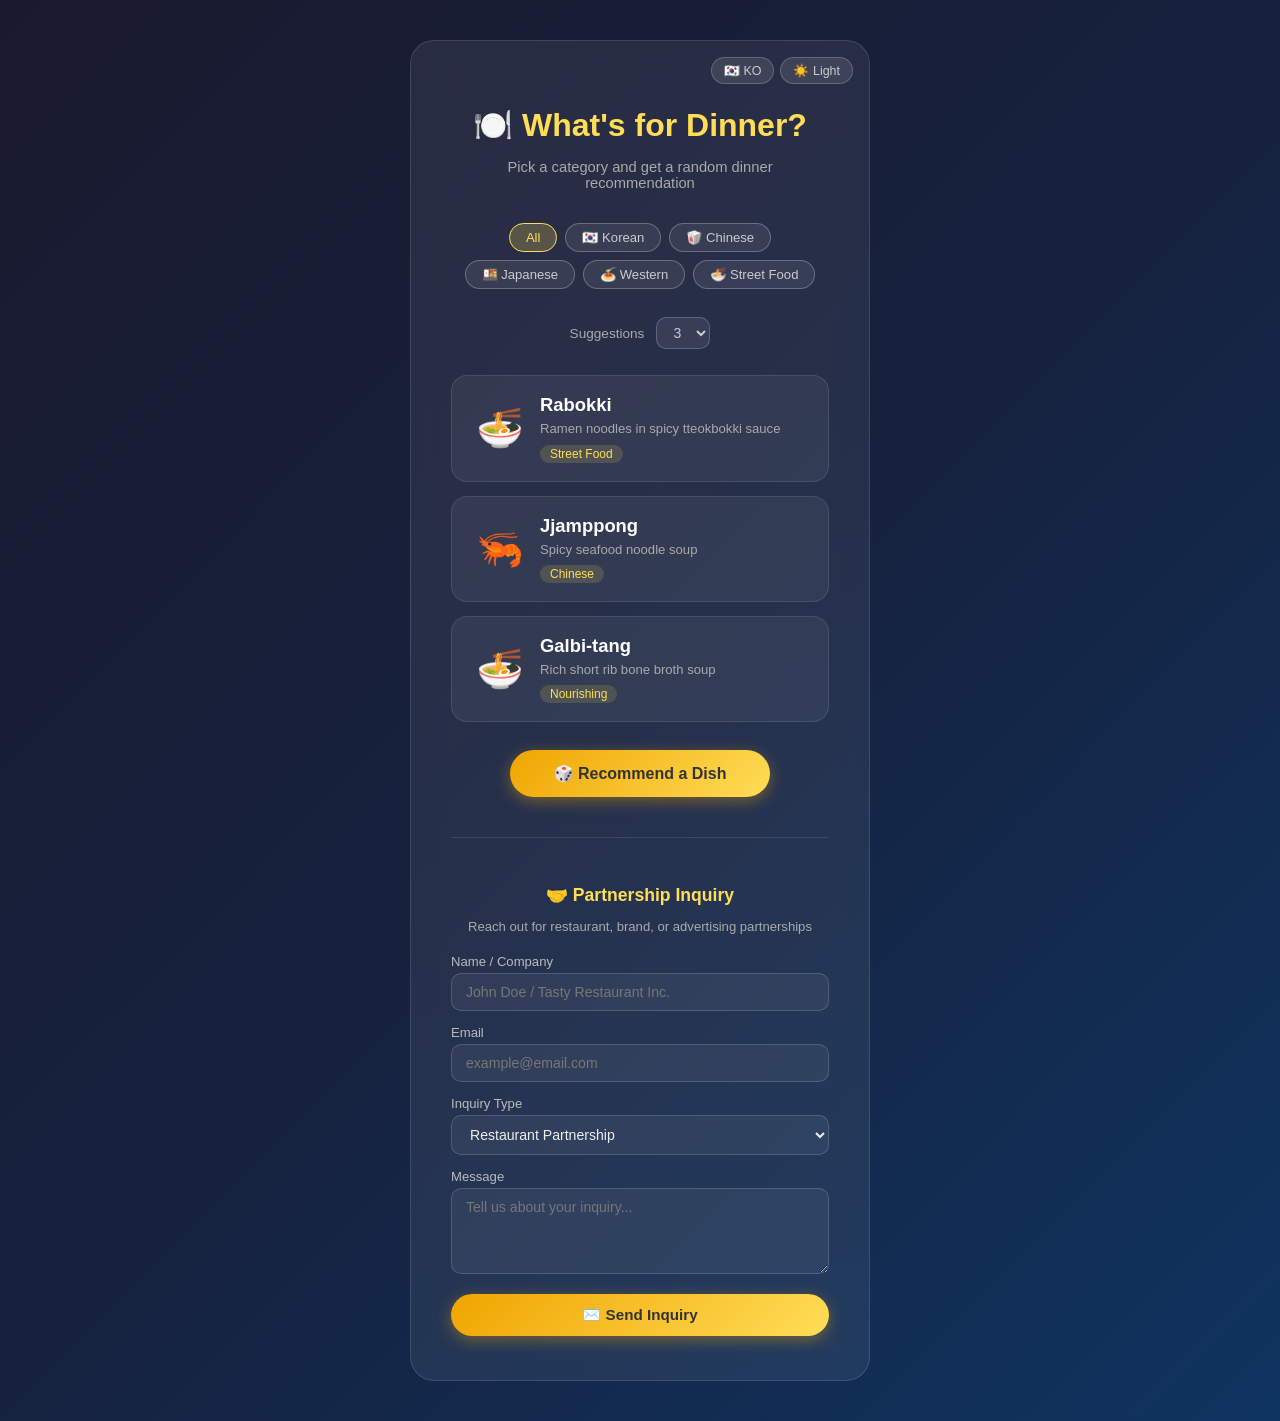
==== en.html @ eb3d06b9 "feat: 영문 버전(en.html) 추가 및 언어 전환 버튼 추가 en.html: 전체 UI·메뉴·폼 영문화, KO 전환 버튼 포함 index.html: EN 전환 버튼 추가, " ====
<!DOCTYPE html>
<html lang="en" data-theme="dark">
<head>
  <meta charset="UTF-8">
  <meta name="viewport" content="width=device-width, initial-scale=1.0">
  <title>What's for Dinner Tonight?</title>
  <style>
    * { box-sizing: border-box; transition: background 0.3s, color 0.3s, border-color 0.3s; }

    [data-theme="dark"] {
      --bg: linear-gradient(135deg, #1a1a2e, #16213e, #0f3460);
      --container-bg: rgba(255,255,255,0.07);
      --container-border: rgba(255,255,255,0.12);
      --title-color: #ffdd57;
      --sub-color: #aaa;
      --cat-bg: rgba(255,255,255,0.08);
      --cat-border: rgba(255,255,255,0.25);
      --cat-color: #ccc;
      --cat-active-bg: rgba(255,221,87,0.22);
      --cat-active-border: #ffdd57;
      --cat-active-color: #ffdd57;
      --card-bg: rgba(255,255,255,0.06);
      --card-border: rgba(255,255,255,0.1);
      --menu-name: #fff;
      --menu-desc: #aaa;
      --tag-bg: rgba(255,221,87,0.15);
      --tag-color: #ffdd57;
      --select-bg: rgba(255,255,255,0.08);
      --select-border: rgba(255,255,255,0.2);
      --select-color: #ccc;
      --select-opt-bg: #1a1a2e;
      --label-color: #aaa;
      --toggle-bg: rgba(255,255,255,0.1);
      --toggle-color: #ccc;
      --toggle-border: rgba(255,255,255,0.2);
      --input-bg: rgba(255,255,255,0.06);
      --input-border: rgba(255,255,255,0.15);
      --input-color: #eee;
      --input-placeholder: #777;
      --form-title: #ffdd57;
      --form-label: #bbb;
      --divider: rgba(255,255,255,0.1);
    }

    [data-theme="light"] {
      --bg: linear-gradient(135deg, #f5f0e8, #fde9c9, #ffd580);
      --container-bg: rgba(255,255,255,0.75);
      --container-border: rgba(0,0,0,0.08);
      --title-color: #c47d00;
      --sub-color: #666;
      --cat-bg: rgba(0,0,0,0.05);
      --cat-border: rgba(0,0,0,0.15);
      --cat-color: #555;
      --cat-active-bg: rgba(196,125,0,0.15);
      --cat-active-border: #c47d00;
      --cat-active-color: #c47d00;
      --card-bg: rgba(255,255,255,0.85);
      --card-border: rgba(0,0,0,0.08);
      --menu-name: #222;
      --menu-desc: #666;
      --tag-bg: rgba(196,125,0,0.12);
      --tag-color: #b36a00;
      --select-bg: rgba(255,255,255,0.8);
      --select-border: rgba(0,0,0,0.2);
      --select-color: #444;
      --select-opt-bg: #fff;
      --label-color: #555;
      --toggle-bg: rgba(0,0,0,0.06);
      --toggle-color: #555;
      --toggle-border: rgba(0,0,0,0.15);
      --input-bg: rgba(255,255,255,0.85);
      --input-border: rgba(0,0,0,0.15);
      --input-color: #222;
      --input-placeholder: #aaa;
      --form-title: #c47d00;
      --form-label: #555;
      --divider: rgba(0,0,0,0.1);
    }

    body {
      font-family: 'Segoe UI', sans-serif;
      background: var(--bg);
      min-height: 100vh;
      display: flex;
      align-items: flex-start;
      justify-content: center;
      margin: 0;
      padding: 40px 0;
    }
    .container {
      background: var(--container-bg);
      border-radius: 24px;
      padding: 44px 40px;
      text-align: center;
      backdrop-filter: blur(12px);
      border: 1px solid var(--container-border);
      width: 460px;
      max-width: 95vw;
      position: relative;
    }

    /* Top-right controls */
    .top-controls {
      position: absolute;
      top: 16px;
      right: 16px;
      display: flex;
      gap: 6px;
    }
    .top-btn {
      background: var(--toggle-bg);
      border: 1px solid var(--toggle-border);
      color: var(--toggle-color);
      border-radius: 50px;
      padding: 5px 12px;
      font-size: 0.78rem;
      cursor: pointer;
      transition: opacity 0.2s;
      text-decoration: none;
      display: inline-flex;
      align-items: center;
    }
    .top-btn:hover { opacity: 0.75; }

    h1 { color: var(--title-color); font-size: 2rem; margin-bottom: 6px; }
    p.sub { color: var(--sub-color); margin-bottom: 32px; font-size: 0.92rem; }

    .category-filter {
      display: flex;
      gap: 8px;
      justify-content: center;
      flex-wrap: wrap;
      margin-bottom: 28px;
    }
    .cat-btn {
      padding: 6px 16px;
      border-radius: 50px;
      border: 1px solid var(--cat-border);
      background: var(--cat-bg);
      color: var(--cat-color);
      font-size: 0.82rem;
      cursor: pointer;
      margin-top: 0;
      box-shadow: none;
    }
    .cat-btn:hover, .cat-btn.active {
      background: var(--cat-active-bg);
      border-color: var(--cat-active-border);
      color: var(--cat-active-color);
      transform: none;
      box-shadow: none;
    }
    #result-area {
      min-height: 120px;
      display: flex;
      flex-direction: column;
      gap: 14px;
      align-items: center;
    }
    .menu-card {
      background: var(--card-bg);
      border: 1px solid var(--card-border);
      border-radius: 16px;
      padding: 18px 24px;
      width: 100%;
      display: flex;
      align-items: center;
      gap: 16px;
      text-align: left;
      animation: fadeIn 0.4s ease;
    }
    @keyframes fadeIn {
      from { opacity: 0; transform: translateY(10px); }
      to   { opacity: 1; transform: translateY(0); }
    }
    .menu-emoji { font-size: 2.4rem; flex-shrink: 0; }
    .menu-info  { flex: 1; }
    .menu-name  { color: var(--menu-name); font-size: 1.15rem; font-weight: bold; margin-bottom: 4px; }
    .menu-desc  { color: var(--menu-desc); font-size: 0.82rem; line-height: 1.4; }
    .menu-tag {
      display: inline-block;
      background: var(--tag-bg);
      color: var(--tag-color);
      border-radius: 50px;
      padding: 2px 10px;
      font-size: 0.75rem;
      margin-top: 6px;
    }
    select {
      background: var(--select-bg);
      border: 1px solid var(--select-border);
      color: var(--select-color);
      border-radius: 10px;
      padding: 6px 12px;
      font-size: 0.88rem;
      cursor: pointer;
      margin-bottom: 20px;
      outline: none;
    }
    select option { background: var(--select-opt-bg); }
    button#pickBtn {
      margin-top: 28px;
      padding: 14px 44px;
      background: linear-gradient(135deg, #f0a500, #ffdd57);
      color: #333;
      border: none;
      border-radius: 50px;
      font-size: 1rem;
      font-weight: bold;
      cursor: pointer;
      transition: transform 0.1s, box-shadow 0.2s;
      box-shadow: 0 4px 15px rgba(240,165,0,0.4);
    }
    button#pickBtn:hover { transform: scale(1.05); box-shadow: 0 6px 20px rgba(240,165,0,0.6); }
    button#pickBtn:active { transform: scale(0.97); }

    /* Partnership form */
    .form-section {
      margin-top: 40px;
      padding-top: 32px;
      border-top: 1px solid var(--divider);
      text-align: left;
    }
    .form-section h2 {
      color: var(--form-title);
      font-size: 1.1rem;
      margin-bottom: 6px;
      text-align: center;
    }
    .form-section p.form-sub {
      color: var(--sub-color);
      font-size: 0.82rem;
      text-align: center;
      margin-bottom: 20px;
    }
    .form-group {
      display: flex;
      flex-direction: column;
      gap: 4px;
      margin-bottom: 14px;
    }
    .form-group label { color: var(--form-label); font-size: 0.82rem; }
    .form-group input,
    .form-group textarea,
    .form-group select.form-select {
      background: var(--input-bg);
      border: 1px solid var(--input-border);
      color: var(--input-color);
      border-radius: 10px;
      padding: 10px 14px;
      font-size: 0.88rem;
      outline: none;
      width: 100%;
      font-family: inherit;
      resize: vertical;
    }
    .form-group input::placeholder,
    .form-group textarea::placeholder { color: var(--input-placeholder); }
    .form-group input:focus,
    .form-group textarea:focus { border-color: var(--cat-active-border); }
    .form-group select.form-select { cursor: pointer; margin-bottom: 0; }
    .form-group select.form-select option { background: var(--select-opt-bg); }
    button#submitBtn {
      width: 100%;
      margin-top: 6px;
      padding: 12px;
      background: linear-gradient(135deg, #f0a500, #ffdd57);
      color: #333;
      border: none;
      border-radius: 50px;
      font-size: 0.95rem;
      font-weight: bold;
      cursor: pointer;
      transition: transform 0.1s, box-shadow 0.2s;
      box-shadow: 0 4px 15px rgba(240,165,0,0.4);
    }
    button#submitBtn:hover { transform: scale(1.02); box-shadow: 0 6px 20px rgba(240,165,0,0.6); }
    button#submitBtn:active { transform: scale(0.98); }
    .form-success {
      display: none;
      text-align: center;
      color: #4caf7d;
      font-size: 0.95rem;
      padding: 14px;
      border-radius: 10px;
      background: rgba(76,175,80,0.1);
      border: 1px solid rgba(76,175,80,0.25);
      margin-top: 10px;
    }
  </style>
</head>
<body>
  <div class="container">

    <div class="top-controls">
      <a href="index.html" class="top-btn">🇰🇷 KO</a>
      <button class="top-btn" onclick="toggleTheme()" id="themeBtn">☀️ Light</button>
    </div>

    <h1>🍽️ What's for Dinner?</h1>
    <p class="sub">Pick a category and get a random dinner recommendation</p>

    <div class="category-filter">
      <button class="cat-btn active" onclick="setCategory(this,'all')">All</button>
      <button class="cat-btn" onclick="setCategory(this,'korean')">🇰🇷 Korean</button>
      <button class="cat-btn" onclick="setCategory(this,'chinese')">🥡 Chinese</button>
      <button class="cat-btn" onclick="setCategory(this,'japanese')">🍱 Japanese</button>
      <button class="cat-btn" onclick="setCategory(this,'western')">🍝 Western</button>
      <button class="cat-btn" onclick="setCategory(this,'snack')">🍜 Street Food</button>
    </div>

    <div style="margin-bottom:6px;">
      <label style="font-size:0.85rem;color:var(--label-color);">Suggestions &nbsp;</label>
      <select id="countSel">
        <option value="1">1</option>
        <option value="2">2</option>
        <option value="3" selected>3</option>
        <option value="5">5</option>
      </select>
    </div>

    <div id="result-area"></div>
    <button id="pickBtn" onclick="pick()">🎲 Recommend a Dish</button>

    <!-- Partnership inquiry form -->
    <div class="form-section">
      <h2>🤝 Partnership Inquiry</h2>
      <p class="form-sub">Reach out for restaurant, brand, or advertising partnerships</p>

      <form id="contactForm" action="https://formspree.io/f/maqldnjl" method="POST">
        <div class="form-group">
          <label for="fname">Name / Company</label>
          <input type="text" id="fname" name="name" placeholder="John Doe / Tasty Restaurant Inc." required>
        </div>
        <div class="form-group">
          <label for="femail">Email</label>
          <input type="email" id="femail" name="email" placeholder="example@email.com" required>
        </div>
        <div class="form-group">
          <label for="ftype">Inquiry Type</label>
          <select id="ftype" name="type" class="form-select">
            <option value="Restaurant Partnership">Restaurant Partnership</option>
            <option value="Brand Partnership">Brand Partnership</option>
            <option value="Advertising">Advertising</option>
            <option value="Other">Other</option>
          </select>
        </div>
        <div class="form-group">
          <label for="fmsg">Message</label>
          <textarea id="fmsg" name="message" rows="4" placeholder="Tell us about your inquiry..." required></textarea>
        </div>
        <button type="submit" id="submitBtn">✉️ Send Inquiry</button>
      </form>
      <div class="form-success" id="formSuccess">✅ Your message has been sent! We'll get back to you shortly.</div>
    </div>
  </div>

  <script>
    const MENUS = [
      { name:'Samgyeopsal',    cat:'korean',   emoji:'🥩', desc:'Grilled pork belly with lettuce wraps & doenjang stew',  tag:'Popular' },
      { name:'Kimchi Jjigae',  cat:'korean',   emoji:'🍲', desc:'Spicy kimchi stew with pork and tofu',                   tag:'Home Meal' },
      { name:'Doenjang Jjigae',cat:'korean',   emoji:'🥣', desc:'Savory fermented soybean paste stew with zucchini',      tag:'Home Meal' },
      { name:'Bulgogi',        cat:'korean',   emoji:'🍖', desc:'Sweet marinated beef over steamed rice',                  tag:'Korean' },
      { name:'Bibimbap',       cat:'korean',   emoji:'🥗', desc:'Colorful veggie rice bowl with gochujang sauce',          tag:'Healthy' },
      { name:'Sundubu Jjigae', cat:'korean',   emoji:'🍳', desc:'Silken tofu stew with seafood or pork',                  tag:'Home Meal' },
      { name:'Galbi-tang',     cat:'korean',   emoji:'🍜', desc:'Rich short rib bone broth soup',                         tag:'Nourishing' },
      { name:'Jeyuk Bokkeum',  cat:'korean',   emoji:'🥘', desc:'Spicy stir-fried pork with rice',                        tag:'Home Meal' },
      { name:'Dak Bokkeum-tang',cat:'korean',  emoji:'🍗', desc:'Braised spicy chicken with vegetables',                  tag:'Korean' },
      { name:'Jajangmyeon',    cat:'chinese',  emoji:'🍝', desc:'Noodles in savory black bean sauce with egg',             tag:'Chinese' },
      { name:'Jjamppong',      cat:'chinese',  emoji:'🦐', desc:'Spicy seafood noodle soup',                              tag:'Chinese' },
      { name:'Tangsuyuk',      cat:'chinese',  emoji:'🍖', desc:'Crispy sweet & sour pork (dip or pour — your call)',      tag:'Chinese' },
      { name:'Mapo Tofu',      cat:'chinese',  emoji:'🌶️', desc:'Spicy Sichuan-style tofu over rice',                    tag:'Chinese' },
      { name:'Fried Rice',     cat:'chinese',  emoji:'🍚', desc:'Chinese-style fried rice with egg, scallion & shrimp',   tag:'Quick' },
      { name:'Sushi',          cat:'japanese', emoji:'🍣', desc:'Fresh nigiri sushi set',                                  tag:'Japanese' },
      { name:'Ramen',          cat:'japanese', emoji:'🍜', desc:'Rich tonkotsu or shoyu ramen',                           tag:'Japanese' },
      { name:'Tonkatsu',       cat:'japanese', emoji:'🍱', desc:'Crispy pork cutlet with curry or sauce',                  tag:'Japanese' },
      { name:'Udon',           cat:'japanese', emoji:'🍜', desc:'Chewy thick noodles in warm dashi broth',                tag:'Japanese' },
      { name:'Gyudon',         cat:'japanese', emoji:'🥩', desc:'Tender beef & onion rice bowl',                          tag:'Japanese' },
      { name:'Pasta',          cat:'western',  emoji:'🍝', desc:'Aglio e olio or creamy fettuccine',                      tag:'Western' },
      { name:'Pizza',          cat:'western',  emoji:'🍕', desc:'Wood-fired or pan pizza, your choice',                   tag:'Western' },
      { name:'Steak',          cat:'western',  emoji:'🥩', desc:'Medium-rare sirloin steak',                              tag:'Special' },
      { name:'Burger',         cat:'western',  emoji:'🍔', desc:'Smash-patty burger with fries',                          tag:'Western' },
      { name:'Risotto',        cat:'western',  emoji:'🍚', desc:'Creamy mushroom risotto',                                tag:'Western' },
      { name:'Tteokbokki',     cat:'snack',    emoji:'🌶️', desc:'Spicy rice cakes with fish cake & fried snacks',        tag:'Street Food' },
      { name:'Rabokki',        cat:'snack',    emoji:'🍜', desc:'Ramen noodles in spicy tteokbokki sauce',                tag:'Street Food' },
      { name:'Gimbap',         cat:'snack',    emoji:'🍙', desc:'Korean rice rolls (tuna or cheese) + fish cake soup',    tag:'Street Food' },
      { name:'Jjolmyeon',      cat:'snack',    emoji:'🥗', desc:'Chewy noodles in sweet & spicy sauce with soft egg',     tag:'Street Food' },
      { name:'Sundae Gukbap',  cat:'snack',    emoji:'🍲', desc:'Blood sausage rice soup with thin noodles',              tag:'Street Food' },
    ];

    let currentCat = 'all';

    function toggleTheme() {
      const html = document.documentElement;
      const isDark = html.getAttribute('data-theme') === 'dark';
      html.setAttribute('data-theme', isDark ? 'light' : 'dark');
      document.getElementById('themeBtn').textContent = isDark ? '🌙 Dark' : '☀️ Light';
    }

    function setCategory(el, cat) {
      currentCat = cat;
      document.querySelectorAll('.cat-btn').forEach(b => b.classList.remove('active'));
      el.classList.add('active');
    }

    function pick() {
      const pool = currentCat === 'all' ? MENUS : MENUS.filter(m => m.cat === currentCat);
      const count = Math.min(parseInt(document.getElementById('countSel').value), pool.length);
      const picked = [...pool].sort(() => Math.random() - 0.5).slice(0, count);
      const area = document.getElementById('result-area');
      area.innerHTML = '';
      picked.forEach((m, i) => {
        setTimeout(() => {
          area.innerHTML += `
            <div class="menu-card">
              <div class="menu-emoji">${m.emoji}</div>
              <div class="menu-info">
                <div class="menu-name">${m.name}</div>
                <div class="menu-desc">${m.desc}</div>
                <span class="menu-tag">${m.tag}</span>
              </div>
            </div>`;
        }, i * 120);
      });
    }

    pick();

    document.getElementById('contactForm').addEventListener('submit', async function(e) {
      e.preventDefault();
      const btn = document.getElementById('submitBtn');
      btn.textContent = 'Sending...';
      btn.disabled = true;
      try {
        const res = await fetch(this.action, {
          method: 'POST',
          body: new FormData(this),
          headers: { 'Accept': 'application/json' }
        });
        if (res.ok) {
          this.style.display = 'none';
          document.getElementById('formSuccess').style.display = 'block';
        } else {
          btn.textContent = '✉️ Send Inquiry';
          btn.disabled = false;
          alert('Failed to send. Please try again.');
        }
      } catch {
        btn.textContent = '✉️ Send Inquiry';
        btn.disabled = false;
        alert('Network error. Please check your connection.');
      }
    });
  </script>
</body>
</html>
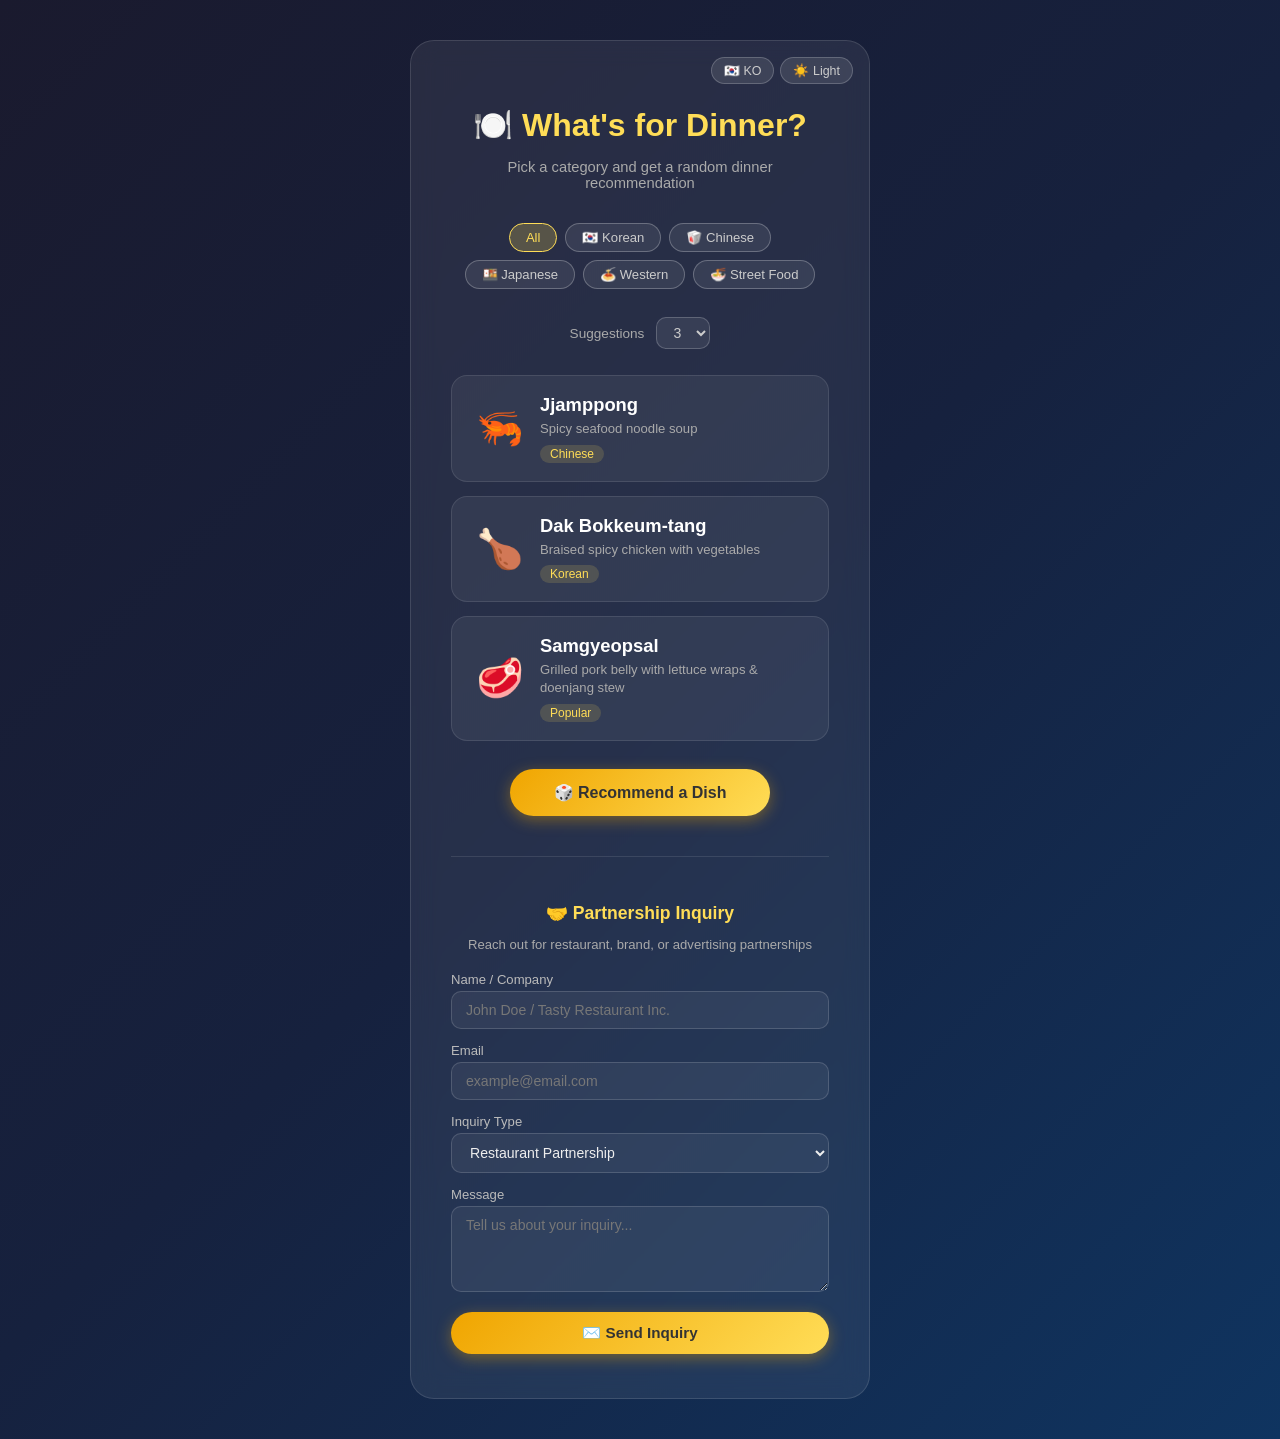
==== commit 2d55f5f8: "feat: 모든 HTML에 Google Analytics (G-3GQKTE1S44) 태그 추가 Co-Authored-By: Claude Sonnet 4.6 <noreply@anth" ====
--- a/en.html
+++ b/en.html
@@ -1,6 +1,15 @@
 <!DOCTYPE html>
 <html lang="en" data-theme="dark">
 <head>
+  <!-- Google tag (gtag.js) -->
+  <script async src="https://www.googletagmanager.com/gtag/js?id=G-3GQKTE1S44"></script>
+  <script>
+    window.dataLayer = window.dataLayer || [];
+    function gtag(){dataLayer.push(arguments);}
+    gtag('js', new Date());
+
+    gtag('config', 'G-3GQKTE1S44');
+  </script>
   <meta charset="UTF-8">
   <meta name="viewport" content="width=device-width, initial-scale=1.0">
   <title>What's for Dinner Tonight?</title>
